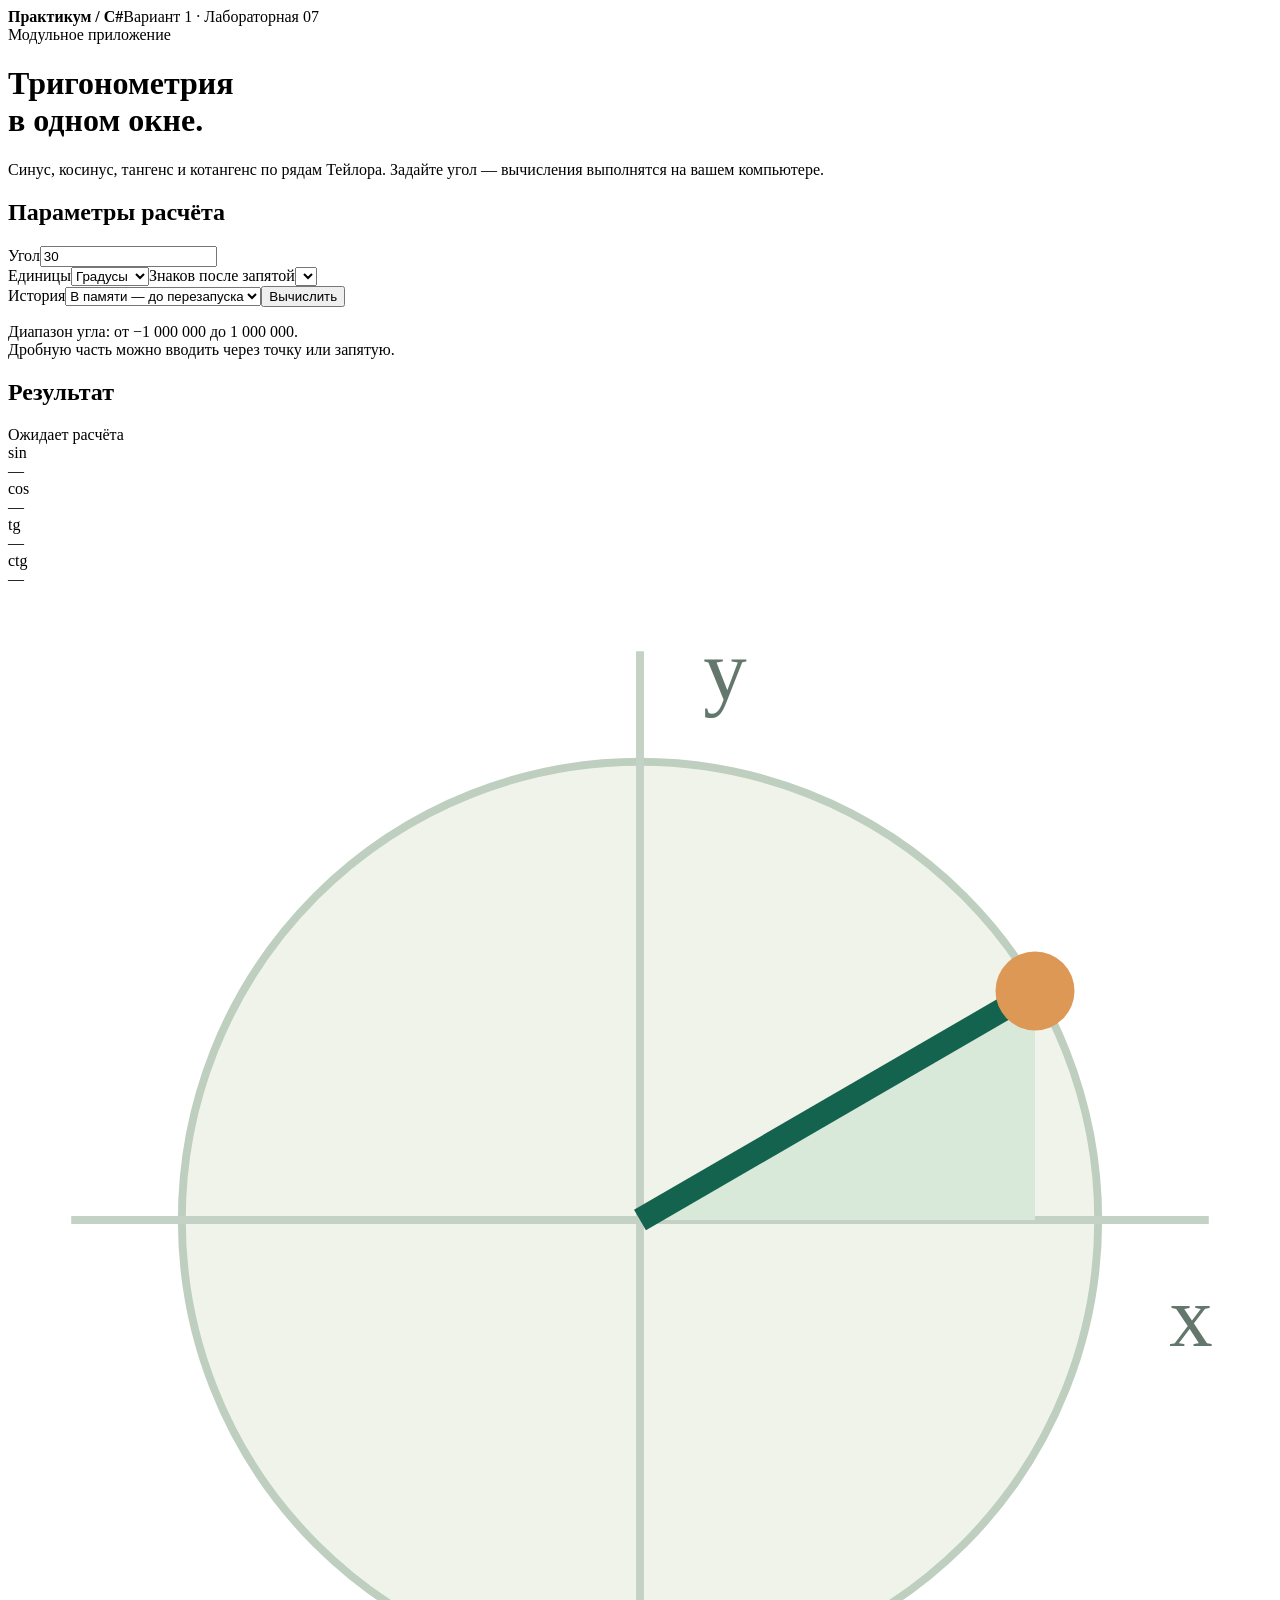
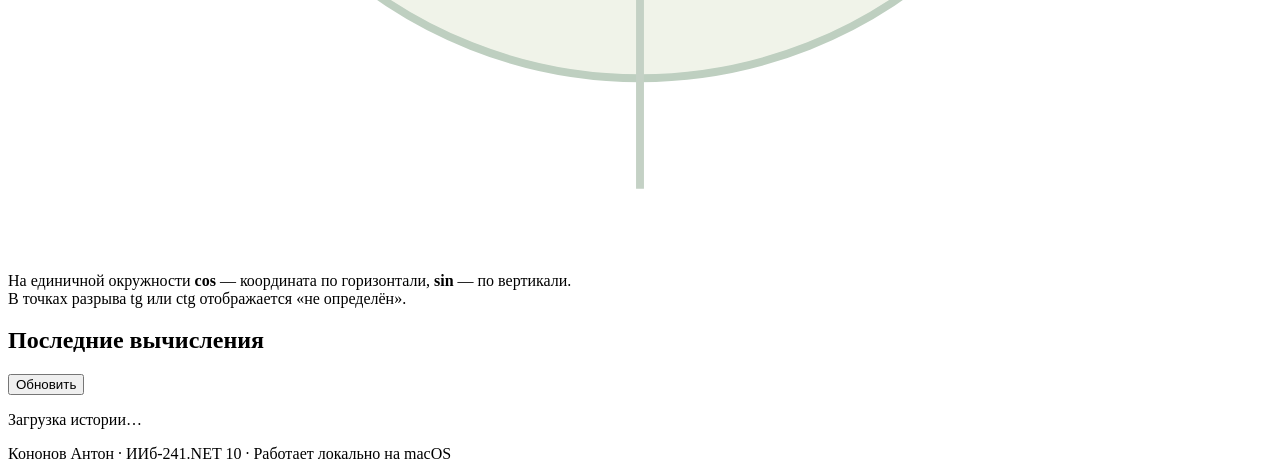
==== Lab7/Trigonometry.Web/wwwroot/index.html @ 312baac9 "Lab7: добавлен веб-калькулятор для macOS с историей и визуализацией" ====
<!doctype html>
<html lang="ru"><head><meta charset="utf-8"><meta name="viewport" content="width=device-width,initial-scale=1"><title>Lab7 · Тригонометрия</title><link rel="stylesheet" href="/style.css"><script src="/app.js" defer></script></head>
<body><header><strong>Практикум / C#</strong><span class="badge">Вариант 1 · Лабораторная 07</span></header>
<main><div class="eyebrow">Модульное приложение</div><h1>Тригонометрия<br>в одном окне.</h1><p class="lead">Синус, косинус, тангенс и котангенс по рядам Тейлора. Задайте угол — вычисления выполнятся на вашем компьютере.</p>
<div class="layout"><section class="panel"><h2>Параметры расчёта</h2><form id="form"><label class="field">Угол<input id="angle" name="angle" value="30" inputmode="decimal" autocomplete="off" required></label><div class="row"><label class="field">Единицы<select id="units"><option value="degrees">Градусы</option><option value="radians">Радианы</option></select></label><label class="field">Знаков после запятой<select id="digits"></select></label></div><label class="field">История<select id="storage"><option value="memory">В памяти — до перезапуска</option><option value="file">В файле — сохраняется</option></select></label><button class="primary" id="calculate">Вычислить</button><p class="note">Диапазон угла: от −1 000 000 до 1 000 000.<br>Дробную часть можно вводить через точку или запятую.</p><p class="status" id="status" role="status" aria-live="polite"></p></form></section>
<section class="panel" aria-label="Результаты"><div class="result-header"><h2>Результат</h2><span class="equation" id="equation">Ожидает расчёта</span></div><div class="cards" id="results"><div class="card"><div class="name">sin</div><div class="value" id="sin">—</div></div><div class="card"><div class="name">cos</div><div class="value" id="cos">—</div></div><div class="card"><div class="name">tg</div><div class="value" id="tan">—</div></div><div class="card"><div class="name">ctg</div><div class="value" id="cot">—</div></div></div><div class="visual"><svg viewBox="0 0 160 160" role="img" aria-label="Положение угла на единичной окружности"><circle cx="80" cy="80" r="58" fill="#f0f3e9" stroke="#becfc0"/><path d="M8 80H152M80 8V152" stroke="#c4d1c5"/><path id="triangle" d="M80 80 L130 51 L130 80 Z" fill="#d9e9d9"/><line id="radius" x1="80" y1="80" x2="130" y2="51" stroke="#14634e" stroke-width="3"/><circle id="point" cx="130" cy="51" r="5" fill="#dc9854"/><text x="147" y="96" fill="#63776c" font-size="11">x</text><text x="88" y="14" fill="#63776c" font-size="11">y</text></svg><p>На единичной окружности <strong>cos</strong> — координата по горизонтали, <strong>sin</strong> — по вертикали.<br>В точках разрыва tg или ctg отображается «не определён».</p></div></section></div>
<section class="panel history"><div class="result-header"><h2>Последние вычисления</h2><button class="secondary" id="refresh" type="button">Обновить</button></div><div id="history" class="table-wrap"><p class="empty">Загрузка истории…</p></div></section><footer><span>Кононов Антон · ИИб-241</span><span>.NET 10 · Работает локально на macOS</span></footer></main></body></html>
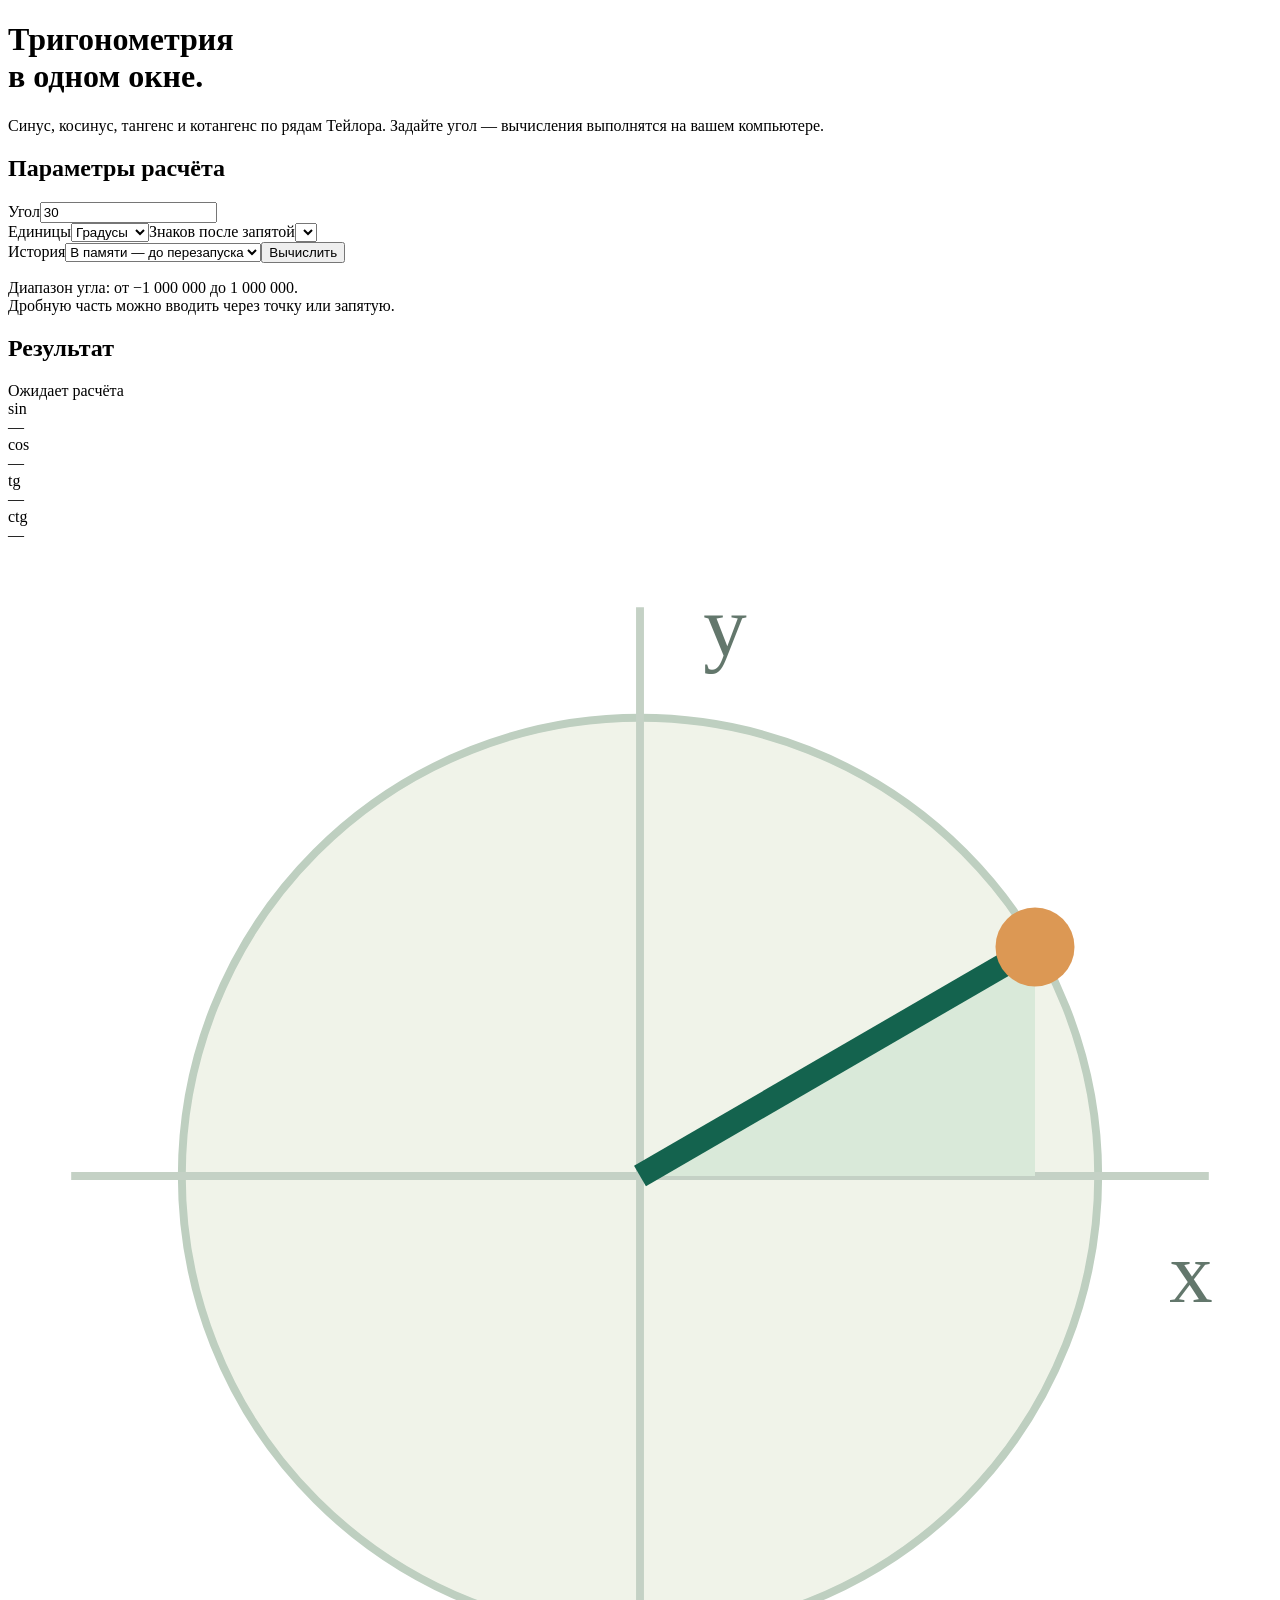
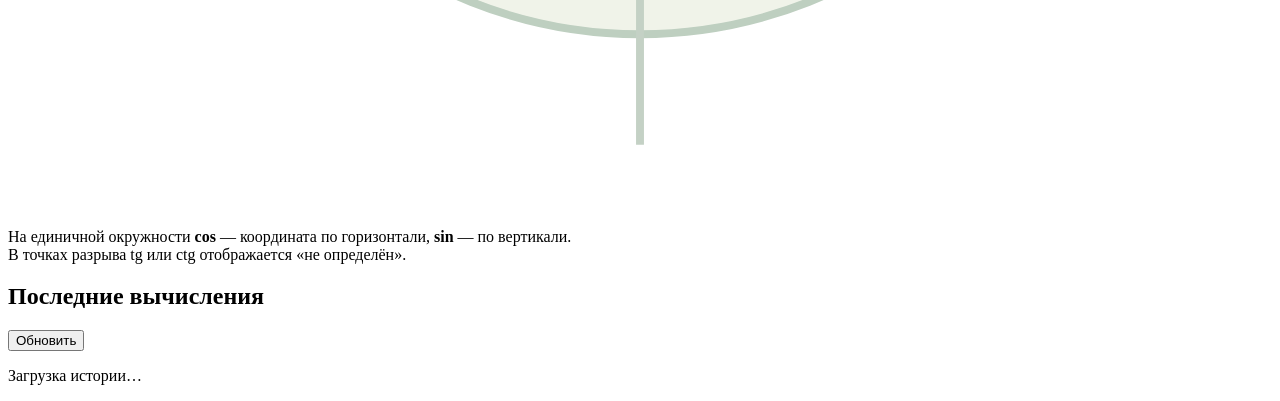
==== commit 7c126427: "Lab7: убрать лишние подписи и пояснить ошибку соединения" ====
--- a/Lab7/Trigonometry.Web/wwwroot/index.html
+++ b/Lab7/Trigonometry.Web/wwwroot/index.html
@@ -1,7 +1,7 @@
 <!doctype html>
 <html lang="ru"><head><meta charset="utf-8"><meta name="viewport" content="width=device-width,initial-scale=1"><title>Lab7 · Тригонометрия</title><link rel="stylesheet" href="/style.css"><script src="/app.js" defer></script></head>
-<body><header><strong>Практикум / C#</strong><span class="badge">Вариант 1 · Лабораторная 07</span></header>
-<main><div class="eyebrow">Модульное приложение</div><h1>Тригонометрия<br>в одном окне.</h1><p class="lead">Синус, косинус, тангенс и котангенс по рядам Тейлора. Задайте угол — вычисления выполнятся на вашем компьютере.</p>
+<body>
+<main><h1>Тригонометрия<br>в одном окне.</h1><p class="lead">Синус, косинус, тангенс и котангенс по рядам Тейлора. Задайте угол — вычисления выполнятся на вашем компьютере.</p>
 <div class="layout"><section class="panel"><h2>Параметры расчёта</h2><form id="form"><label class="field">Угол<input id="angle" name="angle" value="30" inputmode="decimal" autocomplete="off" required></label><div class="row"><label class="field">Единицы<select id="units"><option value="degrees">Градусы</option><option value="radians">Радианы</option></select></label><label class="field">Знаков после запятой<select id="digits"></select></label></div><label class="field">История<select id="storage"><option value="memory">В памяти — до перезапуска</option><option value="file">В файле — сохраняется</option></select></label><button class="primary" id="calculate">Вычислить</button><p class="note">Диапазон угла: от −1 000 000 до 1 000 000.<br>Дробную часть можно вводить через точку или запятую.</p><p class="status" id="status" role="status" aria-live="polite"></p></form></section>
 <section class="panel" aria-label="Результаты"><div class="result-header"><h2>Результат</h2><span class="equation" id="equation">Ожидает расчёта</span></div><div class="cards" id="results"><div class="card"><div class="name">sin</div><div class="value" id="sin">—</div></div><div class="card"><div class="name">cos</div><div class="value" id="cos">—</div></div><div class="card"><div class="name">tg</div><div class="value" id="tan">—</div></div><div class="card"><div class="name">ctg</div><div class="value" id="cot">—</div></div></div><div class="visual"><svg viewBox="0 0 160 160" role="img" aria-label="Положение угла на единичной окружности"><circle cx="80" cy="80" r="58" fill="#f0f3e9" stroke="#becfc0"/><path d="M8 80H152M80 8V152" stroke="#c4d1c5"/><path id="triangle" d="M80 80 L130 51 L130 80 Z" fill="#d9e9d9"/><line id="radius" x1="80" y1="80" x2="130" y2="51" stroke="#14634e" stroke-width="3"/><circle id="point" cx="130" cy="51" r="5" fill="#dc9854"/><text x="147" y="96" fill="#63776c" font-size="11">x</text><text x="88" y="14" fill="#63776c" font-size="11">y</text></svg><p>На единичной окружности <strong>cos</strong> — координата по горизонтали, <strong>sin</strong> — по вертикали.<br>В точках разрыва tg или ctg отображается «не определён».</p></div></section></div>
-<section class="panel history"><div class="result-header"><h2>Последние вычисления</h2><button class="secondary" id="refresh" type="button">Обновить</button></div><div id="history" class="table-wrap"><p class="empty">Загрузка истории…</p></div></section><footer><span>Кононов Антон · ИИб-241</span><span>.NET 10 · Работает локально на macOS</span></footer></main></body></html>
+<section class="panel history"><div class="result-header"><h2>Последние вычисления</h2><button class="secondary" id="refresh" type="button">Обновить</button></div><div id="history" class="table-wrap"><p class="empty">Загрузка истории…</p></div></section></main></body></html>
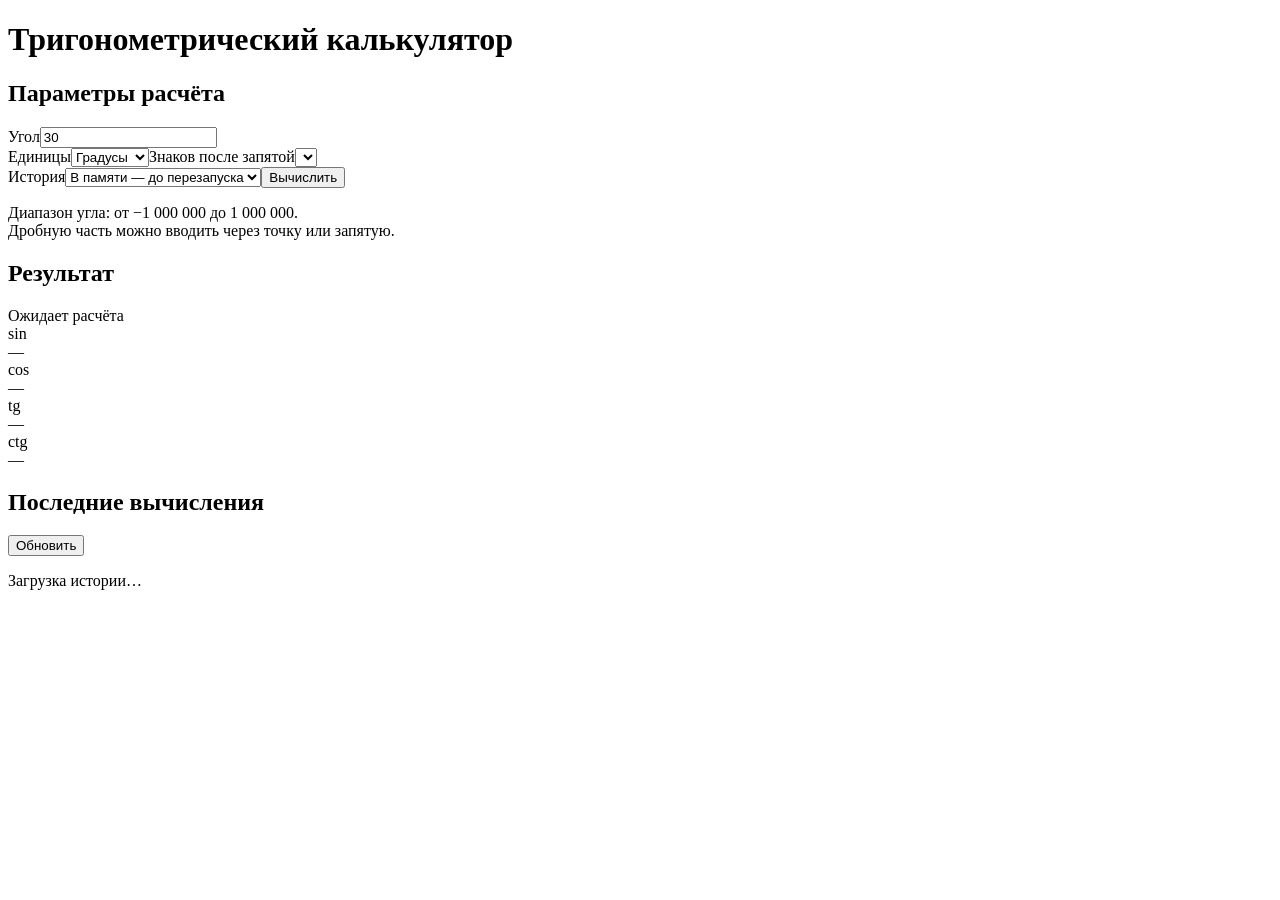
==== commit e0def48d: "Lab7: оставить простой интерфейс калькулятора без оформления" ====
--- a/Lab7/Trigonometry.Web/wwwroot/index.html
+++ b/Lab7/Trigonometry.Web/wwwroot/index.html
@@ -1,7 +1,7 @@
 <!doctype html>
 <html lang="ru"><head><meta charset="utf-8"><meta name="viewport" content="width=device-width,initial-scale=1"><title>Lab7 · Тригонометрия</title><link rel="stylesheet" href="/style.css"><script src="/app.js" defer></script></head>
 <body>
-<main><h1>Тригонометрия<br>в одном окне.</h1><p class="lead">Синус, косинус, тангенс и котангенс по рядам Тейлора. Задайте угол — вычисления выполнятся на вашем компьютере.</p>
+<main><h1>Тригонометрический калькулятор</h1>
 <div class="layout"><section class="panel"><h2>Параметры расчёта</h2><form id="form"><label class="field">Угол<input id="angle" name="angle" value="30" inputmode="decimal" autocomplete="off" required></label><div class="row"><label class="field">Единицы<select id="units"><option value="degrees">Градусы</option><option value="radians">Радианы</option></select></label><label class="field">Знаков после запятой<select id="digits"></select></label></div><label class="field">История<select id="storage"><option value="memory">В памяти — до перезапуска</option><option value="file">В файле — сохраняется</option></select></label><button class="primary" id="calculate">Вычислить</button><p class="note">Диапазон угла: от −1 000 000 до 1 000 000.<br>Дробную часть можно вводить через точку или запятую.</p><p class="status" id="status" role="status" aria-live="polite"></p></form></section>
-<section class="panel" aria-label="Результаты"><div class="result-header"><h2>Результат</h2><span class="equation" id="equation">Ожидает расчёта</span></div><div class="cards" id="results"><div class="card"><div class="name">sin</div><div class="value" id="sin">—</div></div><div class="card"><div class="name">cos</div><div class="value" id="cos">—</div></div><div class="card"><div class="name">tg</div><div class="value" id="tan">—</div></div><div class="card"><div class="name">ctg</div><div class="value" id="cot">—</div></div></div><div class="visual"><svg viewBox="0 0 160 160" role="img" aria-label="Положение угла на единичной окружности"><circle cx="80" cy="80" r="58" fill="#f0f3e9" stroke="#becfc0"/><path d="M8 80H152M80 8V152" stroke="#c4d1c5"/><path id="triangle" d="M80 80 L130 51 L130 80 Z" fill="#d9e9d9"/><line id="radius" x1="80" y1="80" x2="130" y2="51" stroke="#14634e" stroke-width="3"/><circle id="point" cx="130" cy="51" r="5" fill="#dc9854"/><text x="147" y="96" fill="#63776c" font-size="11">x</text><text x="88" y="14" fill="#63776c" font-size="11">y</text></svg><p>На единичной окружности <strong>cos</strong> — координата по горизонтали, <strong>sin</strong> — по вертикали.<br>В точках разрыва tg или ctg отображается «не определён».</p></div></section></div>
+<section class="panel" aria-label="Результаты"><div class="result-header"><h2>Результат</h2><span class="equation" id="equation">Ожидает расчёта</span></div><div class="cards" id="results"><div class="card"><div class="name">sin</div><div class="value" id="sin">—</div></div><div class="card"><div class="name">cos</div><div class="value" id="cos">—</div></div><div class="card"><div class="name">tg</div><div class="value" id="tan">—</div></div><div class="card"><div class="name">ctg</div><div class="value" id="cot">—</div></div></div></section></div>
 <section class="panel history"><div class="result-header"><h2>Последние вычисления</h2><button class="secondary" id="refresh" type="button">Обновить</button></div><div id="history" class="table-wrap"><p class="empty">Загрузка истории…</p></div></section></main></body></html>
